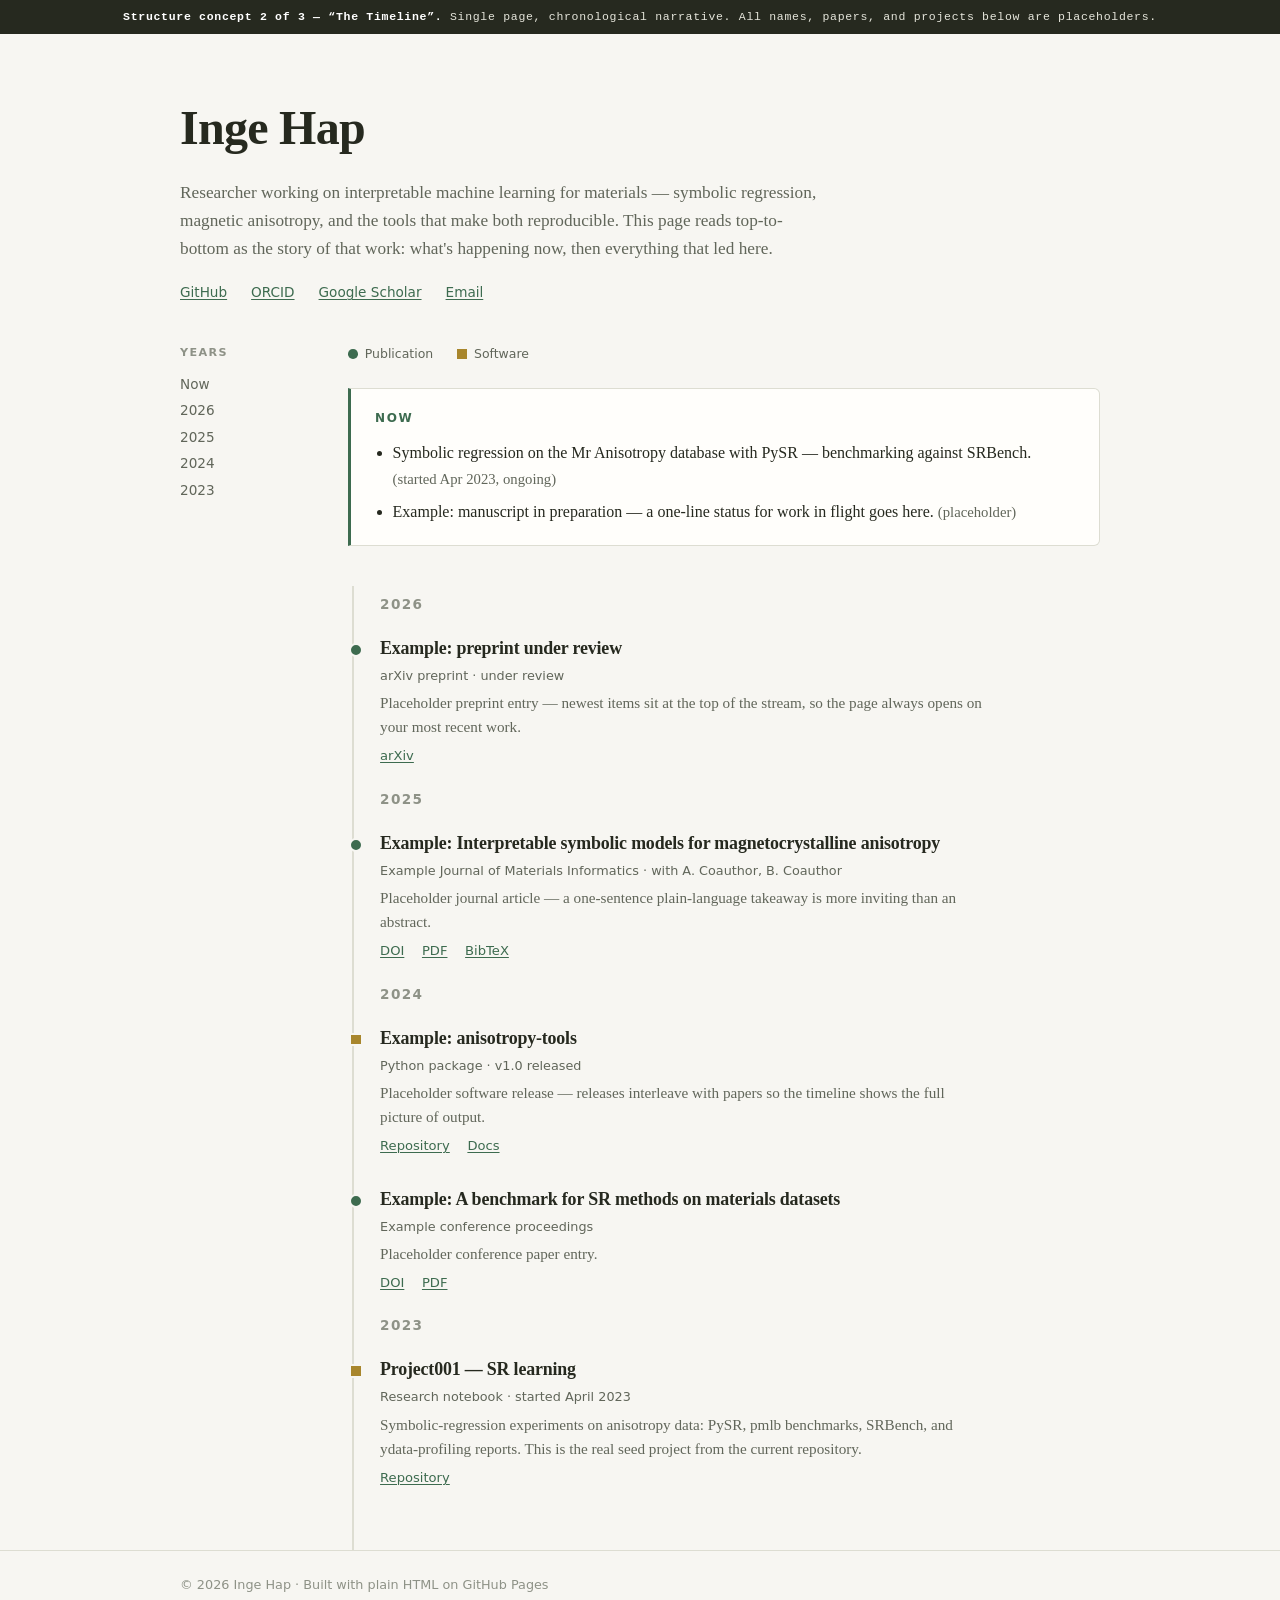
==== concepts/structure-2-timeline/index.html @ 4d6c22d2 "Add three homepage structure concepts as working prototypes Three alternative structures for the new" ====
<!doctype html>
<html lang="en">
<head>
<meta charset="utf-8">
<meta name="viewport" content="width=device-width, initial-scale=1">
<title>Concept 2 · The Timeline</title>
<style>
  :root {
    --bg: #f7f6f2;
    --surface: #fffefb;
    --ink: #26291f;
    --muted: #61665a;
    --faint: #8e9287;
    --line: #ddddd2;
    --accent: #3d6b4f;
    --accent-soft: #e3ecdf;
    --paper-dot: #3d6b4f;
    --soft-dot: #a8862c;
    --notice-bg: #26291f;
    --notice-ink: #e6e6dc;
    --serif: "Iowan Old Style", "Palatino Linotype", Palatino, "Book Antiqua", Georgia, serif;
    --sans: system-ui, -apple-system, "Segoe UI", Roboto, sans-serif;
    --mono: ui-monospace, "SF Mono", Menlo, Consolas, monospace;
  }
  @media (prefers-color-scheme: dark) {
    :root {
      --bg: #191b16;
      --surface: #21241d;
      --ink: #e8e8de;
      --muted: #a6aa9c;
      --faint: #7b7f72;
      --line: #35392f;
      --accent: #8fbf9f;
      --accent-soft: #26372c;
      --paper-dot: #8fbf9f;
      --soft-dot: #d4b25e;
      --notice-bg: #0f110d;
      --notice-ink: #b9bcae;
    }
  }
  :root[data-theme="dark"] {
    --bg: #191b16;
    --surface: #21241d;
    --ink: #e8e8de;
    --muted: #a6aa9c;
    --faint: #7b7f72;
    --line: #35392f;
    --accent: #8fbf9f;
    --accent-soft: #26372c;
    --paper-dot: #8fbf9f;
    --soft-dot: #d4b25e;
    --notice-bg: #0f110d;
    --notice-ink: #b9bcae;
  }
  :root[data-theme="light"] {
    --bg: #f7f6f2;
    --surface: #fffefb;
    --ink: #26291f;
    --muted: #61665a;
    --faint: #8e9287;
    --line: #ddddd2;
    --accent: #3d6b4f;
    --accent-soft: #e3ecdf;
    --paper-dot: #3d6b4f;
    --soft-dot: #a8862c;
    --notice-bg: #26291f;
    --notice-ink: #e6e6dc;
  }

  * { box-sizing: border-box; }
  html, body { margin: 0; padding: 0; }
  html { scroll-behavior: smooth; }
  @media (prefers-reduced-motion: reduce) { html { scroll-behavior: auto; } }
  body {
    background: var(--bg); color: var(--ink);
    font-family: var(--serif); line-height: 1.6;
    -webkit-font-smoothing: antialiased;
  }
  a { color: var(--accent); text-decoration-thickness: 1px; text-underline-offset: 2px; }
  a:focus-visible { outline: 2px solid var(--accent); outline-offset: 2px; }

  .notice {
    background: var(--notice-bg); color: var(--notice-ink);
    font-family: var(--mono); font-size: 0.72rem; letter-spacing: 0.06em;
    text-align: center; padding: 0.5rem 1rem;
  }
  .notice strong { color: #fff; font-weight: 600; }

  .wrap { max-width: 60rem; margin: 0 auto; padding: 0 1.25rem; }

  header.site { padding: 3.5rem 0 2.5rem; }
  header.site h1 {
    font-size: clamp(2.1rem, 5vw, 3rem); font-weight: 600;
    letter-spacing: -0.015em; margin: 0 0 0.75rem; text-wrap: balance;
  }
  .bio { font-size: 1.08rem; color: var(--muted); max-width: 40rem; margin: 0; }
  .idlinks {
    display: flex; flex-wrap: wrap; gap: 0.4rem 1.5rem;
    margin-top: 1.25rem; font-family: var(--sans); font-size: 0.85rem;
  }

  .layout { display: grid; grid-template-columns: 8rem 1fr; gap: 2.5rem; }
  @media (max-width: 44rem) { .layout { grid-template-columns: 1fr; gap: 0; } .yearnav { display: none; } }

  .yearnav { position: sticky; top: 1.5rem; align-self: start; padding-bottom: 3rem; }
  .yearnav p {
    font-family: var(--sans); font-size: 0.7rem; font-weight: 600;
    text-transform: uppercase; letter-spacing: 0.12em; color: var(--faint); margin: 0 0 0.6rem;
  }
  .yearnav a {
    display: block; font-family: var(--sans); font-size: 0.85rem;
    color: var(--muted); text-decoration: none; padding: 0.15rem 0;
    font-variant-numeric: tabular-nums;
  }
  .yearnav a:hover { color: var(--accent); }

  .legend {
    display: flex; gap: 1.5rem; font-family: var(--sans); font-size: 0.78rem;
    color: var(--muted); margin-bottom: 1.5rem;
  }
  .legend span { display: inline-flex; align-items: center; gap: 0.45rem; }
  .dot { width: 0.6rem; height: 0.6rem; border-radius: 50%; background: var(--paper-dot); display: inline-block; }
  .sq { width: 0.6rem; height: 0.6rem; background: var(--soft-dot); display: inline-block; }

  .now {
    background: var(--surface); border: 1px solid var(--line);
    border-left: 3px solid var(--accent); border-radius: 0 6px 6px 0;
    padding: 1.25rem 1.5rem; margin-bottom: 2.5rem;
  }
  .now h2 {
    font-family: var(--sans); font-size: 0.75rem; font-weight: 700;
    text-transform: uppercase; letter-spacing: 0.14em; color: var(--accent); margin: 0 0 0.75rem;
  }
  .now ul { margin: 0; padding-left: 1.1rem; }
  .now li { margin-bottom: 0.5rem; }
  .now li:last-child { margin-bottom: 0; }
  .now .note { color: var(--muted); font-size: 0.92rem; }

  .stream { border-left: 2px solid var(--line); margin-left: 0.28rem; padding-bottom: 3rem; }
  .yearblock { padding-top: 0.5rem; }
  .yearblock h2 {
    font-family: var(--sans); font-size: 0.85rem; font-weight: 700;
    letter-spacing: 0.1em; color: var(--faint); margin: 0 0 0.25rem;
    padding-left: 1.6rem; position: relative; font-variant-numeric: tabular-nums;
  }
  .entry { position: relative; padding: 0.9rem 0 0.9rem 1.6rem; }
  .entry::before {
    content: ""; position: absolute; left: -0.32rem; top: 1.45rem;
    width: 0.62rem; height: 0.62rem; background: var(--paper-dot);
    border-radius: 50%; border: 2px solid var(--bg);
  }
  .entry.software::before { border-radius: 0; background: var(--soft-dot); }
  .entry h3 { margin: 0 0 0.2rem; font-size: 1.12rem; font-weight: 600; letter-spacing: -0.01em; text-wrap: balance; }
  .entry .venue { font-family: var(--sans); font-size: 0.8rem; color: var(--muted); margin: 0 0 0.3rem; }
  .entry p.desc { margin: 0 0 0.35rem; color: var(--muted); font-size: 0.95rem; max-width: 38rem; }
  .entry .links { font-family: var(--sans); font-size: 0.82rem; display: flex; gap: 1.1rem; }

  footer.site {
    border-top: 1px solid var(--line); padding: 1.5rem 0 2.5rem;
    color: var(--faint); font-family: var(--sans); font-size: 0.8rem;
  }
</style>
</head>
<body>
<div class="notice"><strong>Structure concept 2 of 3 — “The Timeline”.</strong> Single page, chronological narrative. All names, papers, and projects below are placeholders.</div>

<header class="site">
  <div class="wrap">
    <h1>Inge Hap</h1>
    <p class="bio">Researcher working on interpretable machine learning for materials — symbolic regression, magnetic anisotropy, and the tools that make both reproducible. This page reads top-to-bottom as the story of that work: what's happening now, then everything that led here.</p>
    <nav class="idlinks" aria-label="Profiles">
      <a href="https://github.com/ingehap">GitHub</a>
      <a href="#">ORCID</a>
      <a href="#">Google Scholar</a>
      <a href="mailto:ingehap@gmail.com">Email</a>
    </nav>
  </div>
</header>

<div class="wrap layout">
  <nav class="yearnav" aria-label="Jump to year">
    <p>Years</p>
    <a href="#now">Now</a>
    <a href="#y2026">2026</a>
    <a href="#y2025">2025</a>
    <a href="#y2024">2024</a>
    <a href="#y2023">2023</a>
  </nav>

  <main>
    <div class="legend" aria-hidden="true">
      <span><span class="dot"></span> Publication</span>
      <span><span class="sq"></span> Software</span>
    </div>

    <section class="now" id="now" aria-labelledby="now-h">
      <h2 id="now-h">Now</h2>
      <ul>
        <li>Symbolic regression on the Mr&nbsp;Anisotropy database with PySR — benchmarking against SRBench. <span class="note">(started Apr 2023, ongoing)</span></li>
        <li>Example: manuscript in preparation — a one-line status for work in flight goes here. <span class="note">(placeholder)</span></li>
      </ul>
    </section>

    <div class="stream">
      <section class="yearblock" id="y2026" aria-label="2026">
        <h2>2026</h2>
        <article class="entry paper">
          <h3>Example: preprint under review</h3>
          <p class="venue">arXiv preprint · under review</p>
          <p class="desc">Placeholder preprint entry — newest items sit at the top of the stream, so the page always opens on your most recent work.</p>
          <div class="links"><a href="#">arXiv</a></div>
        </article>
      </section>

      <section class="yearblock" id="y2025" aria-label="2025">
        <h2>2025</h2>
        <article class="entry paper">
          <h3>Example: Interpretable symbolic models for magnetocrystalline anisotropy</h3>
          <p class="venue">Example Journal of Materials Informatics · with A. Coauthor, B. Coauthor</p>
          <p class="desc">Placeholder journal article — a one-sentence plain-language takeaway is more inviting than an abstract.</p>
          <div class="links"><a href="#">DOI</a><a href="#">PDF</a><a href="#">BibTeX</a></div>
        </article>
      </section>

      <section class="yearblock" id="y2024" aria-label="2024">
        <h2>2024</h2>
        <article class="entry software">
          <h3>Example: anisotropy-tools</h3>
          <p class="venue">Python package · v1.0 released</p>
          <p class="desc">Placeholder software release — releases interleave with papers so the timeline shows the full picture of output.</p>
          <div class="links"><a href="#">Repository</a><a href="#">Docs</a></div>
        </article>
        <article class="entry paper">
          <h3>Example: A benchmark for SR methods on materials datasets</h3>
          <p class="venue">Example conference proceedings</p>
          <p class="desc">Placeholder conference paper entry.</p>
          <div class="links"><a href="#">DOI</a><a href="#">PDF</a></div>
        </article>
      </section>

      <section class="yearblock" id="y2023" aria-label="2023">
        <h2>2023</h2>
        <article class="entry software">
          <h3>Project001 — SR learning</h3>
          <p class="venue">Research notebook · started April 2023</p>
          <p class="desc">Symbolic-regression experiments on anisotropy data: PySR, pmlb benchmarks, SRBench, and ydata-profiling reports. This is the real seed project from the current repository.</p>
          <div class="links"><a href="https://github.com/ingehap/ingehap.github.io">Repository</a></div>
        </article>
      </section>
    </div>
  </main>
</div>

<footer class="site">
  <div class="wrap">© 2026 Inge Hap · Built with plain HTML on GitHub Pages</div>
</footer>
</body>
</html>
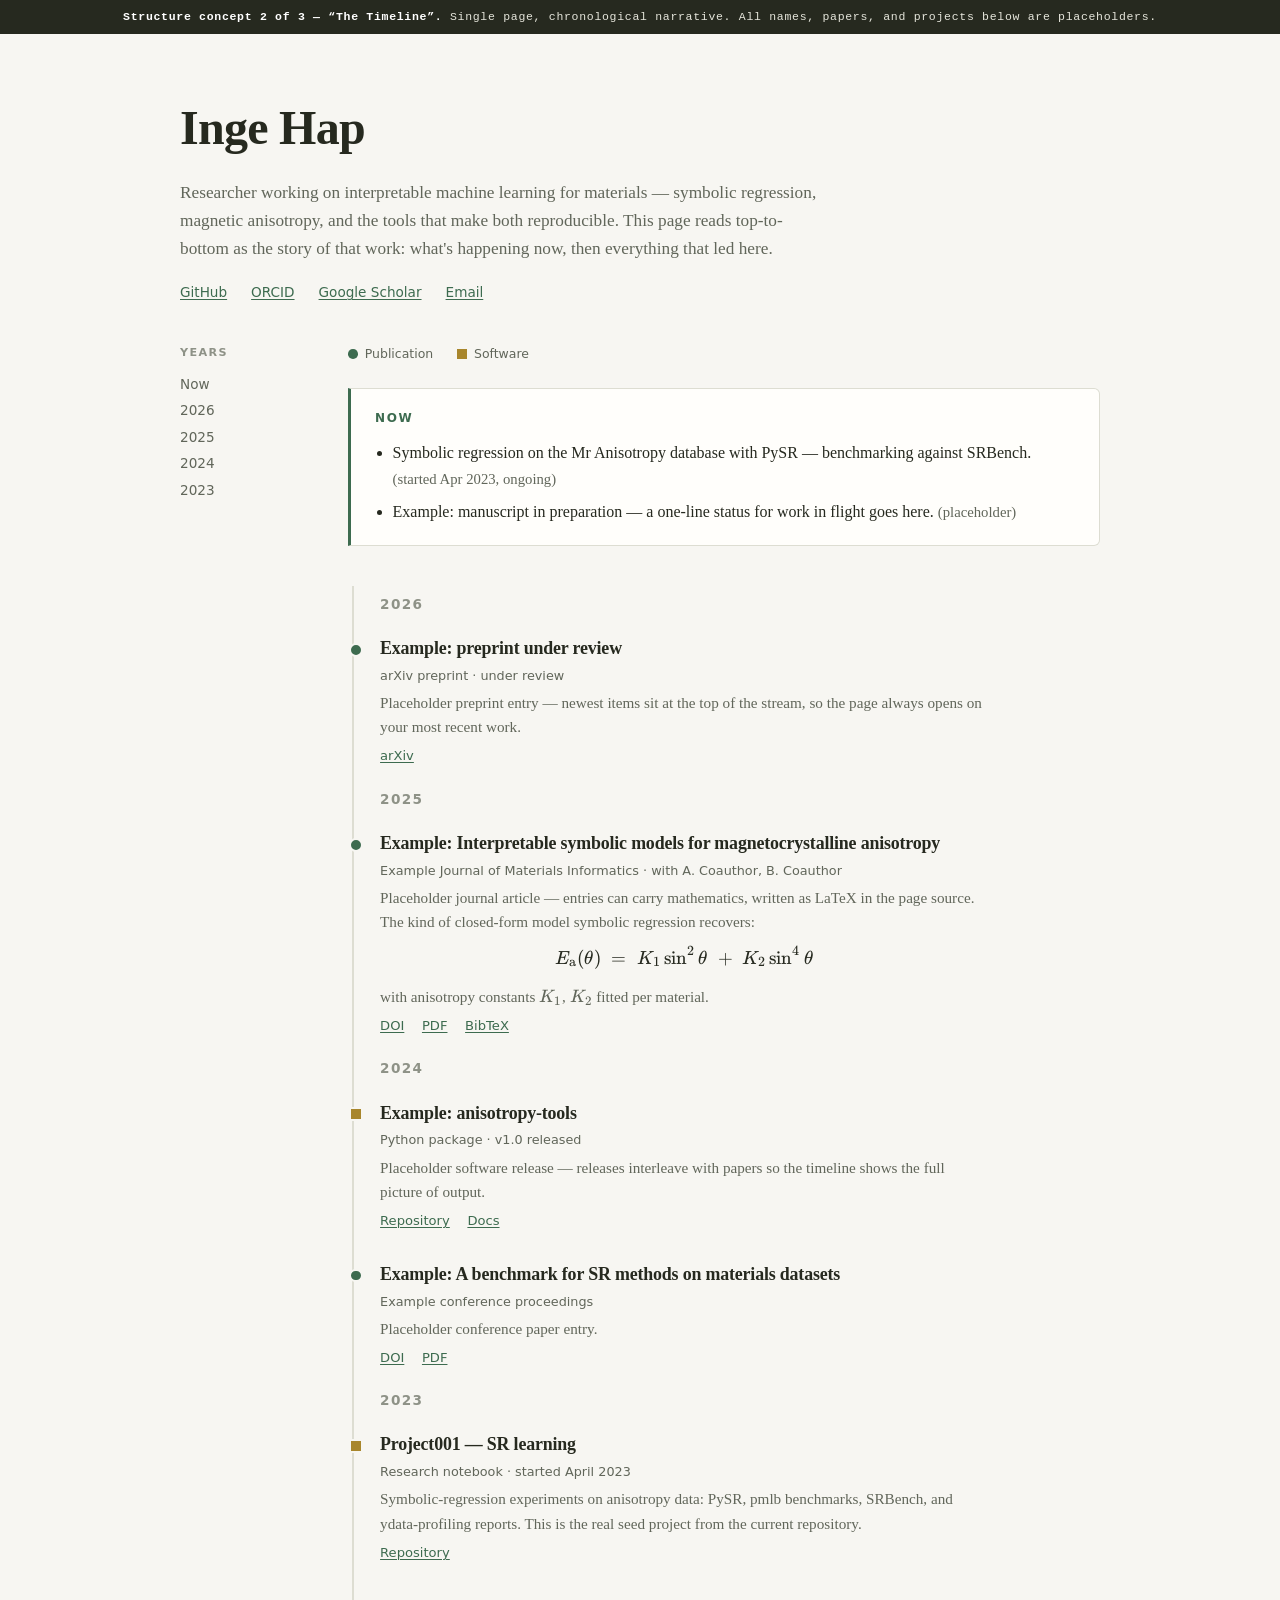
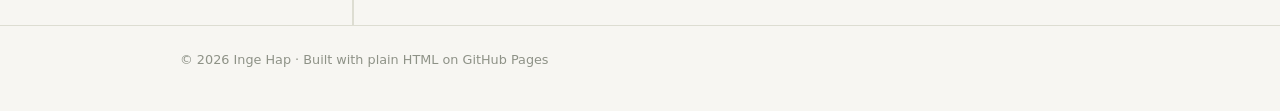
==== commit 36285ecd: "Render LaTeX math in timeline entries with vendored KaTeX The 2025 example publication now carries a" ====
--- a/concepts/structure-2-timeline/index.html
+++ b/concepts/structure-2-timeline/index.html
@@ -4,6 +4,13 @@
 <meta charset="utf-8">
 <meta name="viewport" content="width=device-width, initial-scale=1">
 <title>Concept 2 · The Timeline</title>
+<link rel="stylesheet" href="../../assets/katex/katex.min.css">
+<script defer src="../../assets/katex/katex.min.js"></script>
+<script defer src="../../assets/katex/contrib/auto-render.min.js"
+  onload="renderMathInElement(document.body, {delimiters: [
+    {left: '$$', right: '$$', display: true},
+    {left: '\\(', right: '\\)', display: false}
+  ]});"></script>
 <style>
   :root {
     --bg: #f7f6f2;
@@ -154,6 +161,8 @@
   .entry .venue { font-family: var(--sans); font-size: 0.8rem; color: var(--muted); margin: 0 0 0.3rem; }
   .entry p.desc { margin: 0 0 0.35rem; color: var(--muted); font-size: 0.95rem; max-width: 38rem; }
   .entry .links { font-family: var(--sans); font-size: 0.82rem; display: flex; gap: 1.1rem; }
+  .entry .formula { margin: 0.15rem 0 0.5rem; max-width: 38rem; overflow-x: auto; }
+  .entry .formula .katex-display { margin: 0.4rem 0; }
 
   footer.site {
     border-top: 1px solid var(--line); padding: 1.5rem 0 2.5rem;
@@ -217,7 +226,9 @@
         <article class="entry paper">
           <h3>Example: Interpretable symbolic models for magnetocrystalline anisotropy</h3>
           <p class="venue">Example Journal of Materials Informatics · with A. Coauthor, B. Coauthor</p>
-          <p class="desc">Placeholder journal article — a one-sentence plain-language takeaway is more inviting than an abstract.</p>
+          <p class="desc">Placeholder journal article — entries can carry mathematics, written as LaTeX in the page source. The kind of closed-form model symbolic regression recovers:</p>
+          <div class="formula">$$E_{\mathrm{a}}(\theta) \;=\; K_1 \sin^2\theta \;+\; K_2 \sin^4\theta$$</div>
+          <p class="desc">with anisotropy constants \(K_1\), \(K_2\) fitted per material.</p>
           <div class="links"><a href="#">DOI</a><a href="#">PDF</a><a href="#">BibTeX</a></div>
         </article>
       </section>
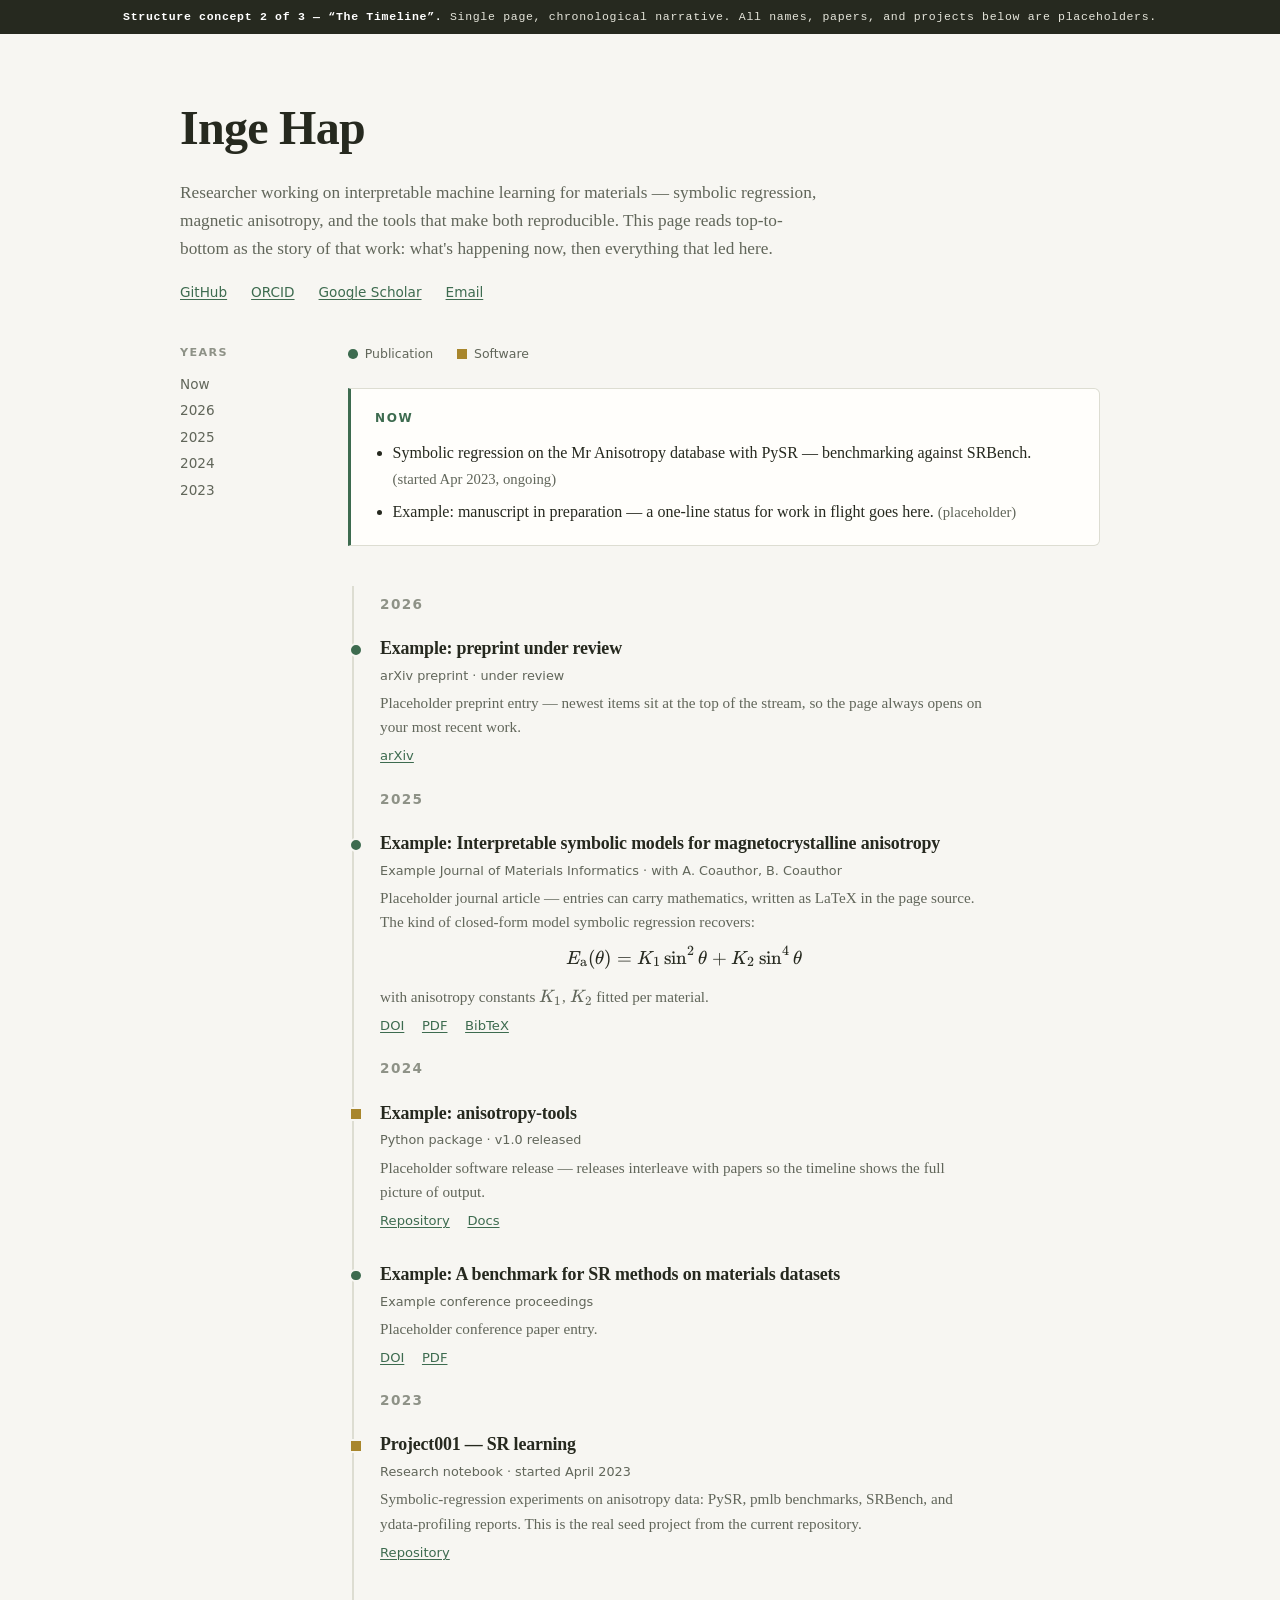
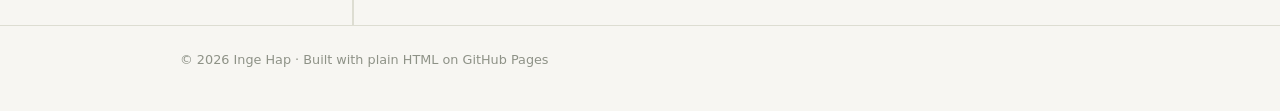
==== commit fcad6bf4: "Drop \; spacing commands from the anisotropy equation TeX's automatic spacing around relations and b" ====
--- a/concepts/structure-2-timeline/index.html
+++ b/concepts/structure-2-timeline/index.html
@@ -227,7 +227,7 @@
           <h3>Example: Interpretable symbolic models for magnetocrystalline anisotropy</h3>
           <p class="venue">Example Journal of Materials Informatics · with A. Coauthor, B. Coauthor</p>
           <p class="desc">Placeholder journal article — entries can carry mathematics, written as LaTeX in the page source. The kind of closed-form model symbolic regression recovers:</p>
-          <div class="formula">$$E_{\mathrm{a}}(\theta) \;=\; K_1 \sin^2\theta \;+\; K_2 \sin^4\theta$$</div>
+          <div class="formula">$$E_{\mathrm{a}}(\theta) = K_1 \sin^2\theta + K_2 \sin^4\theta$$</div>
           <p class="desc">with anisotropy constants \(K_1\), \(K_2\) fitted per material.</p>
           <div class="links"><a href="#">DOI</a><a href="#">PDF</a><a href="#">BibTeX</a></div>
         </article>
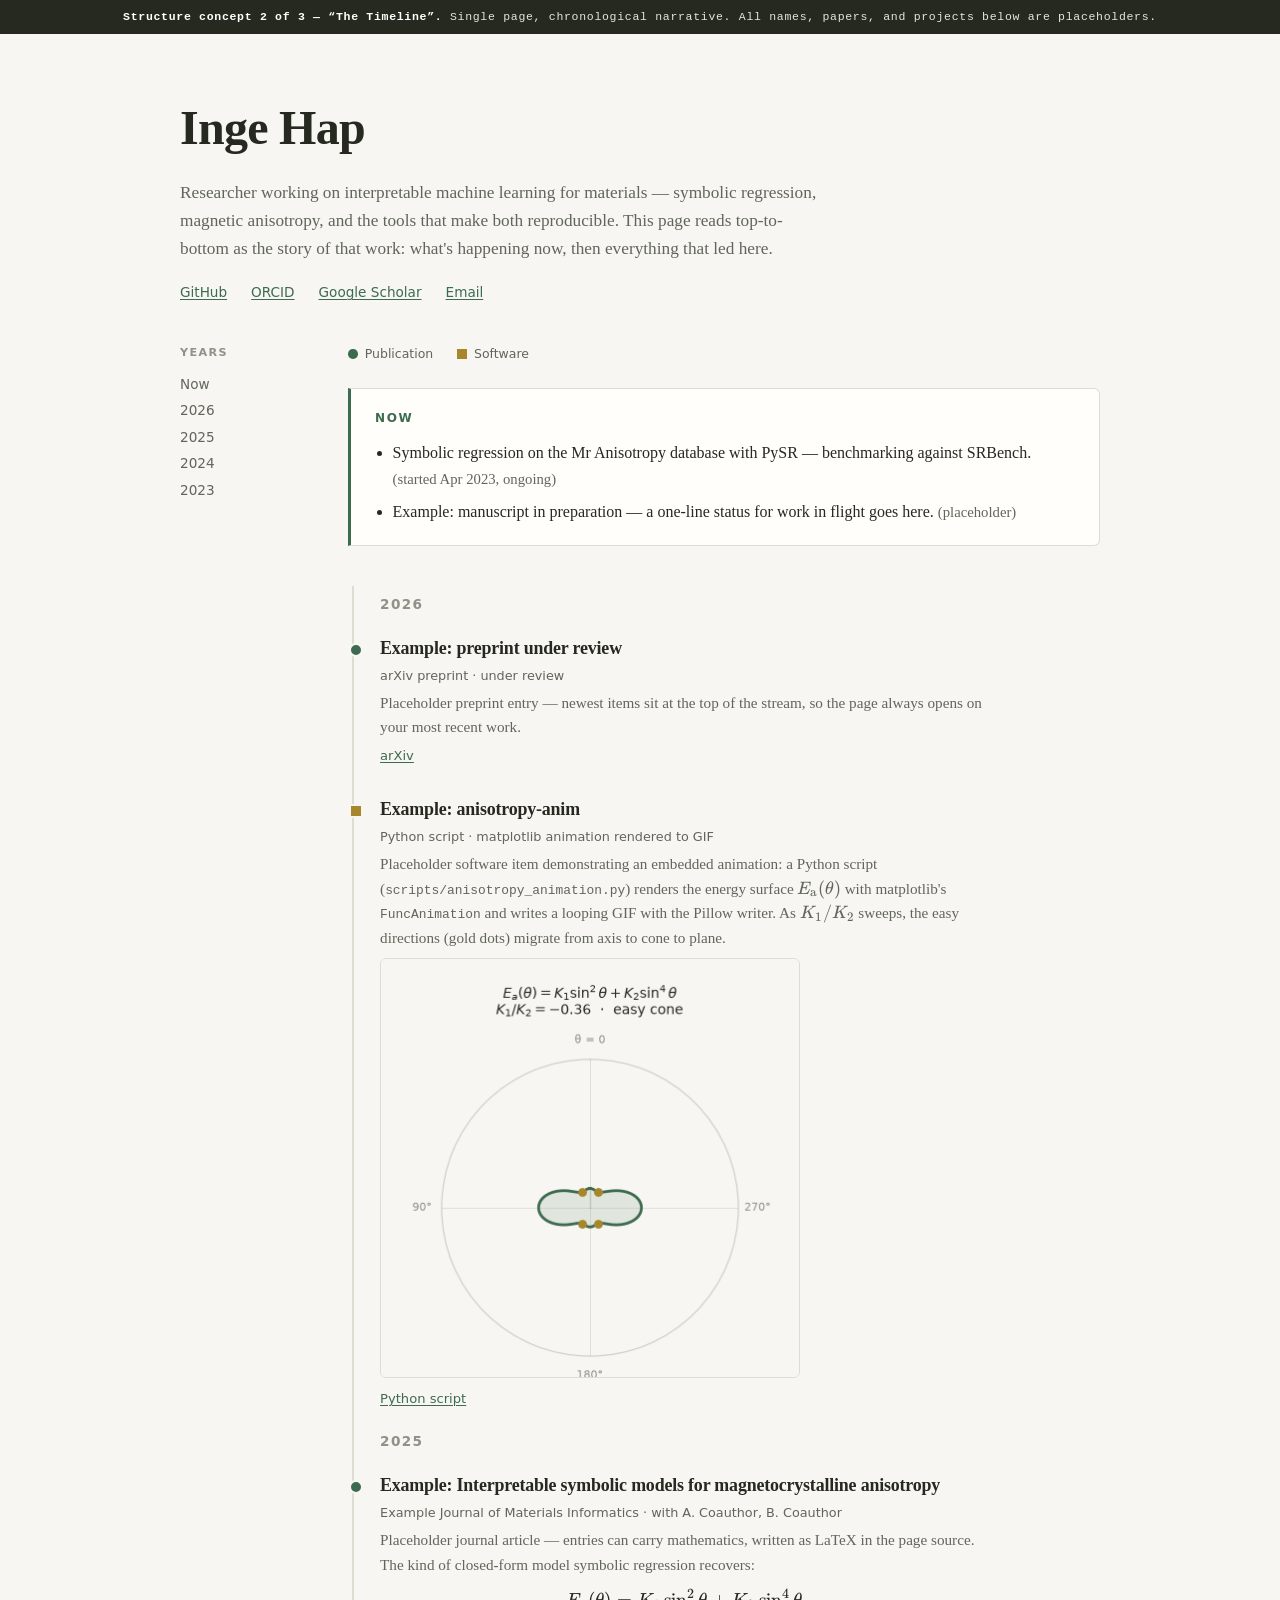
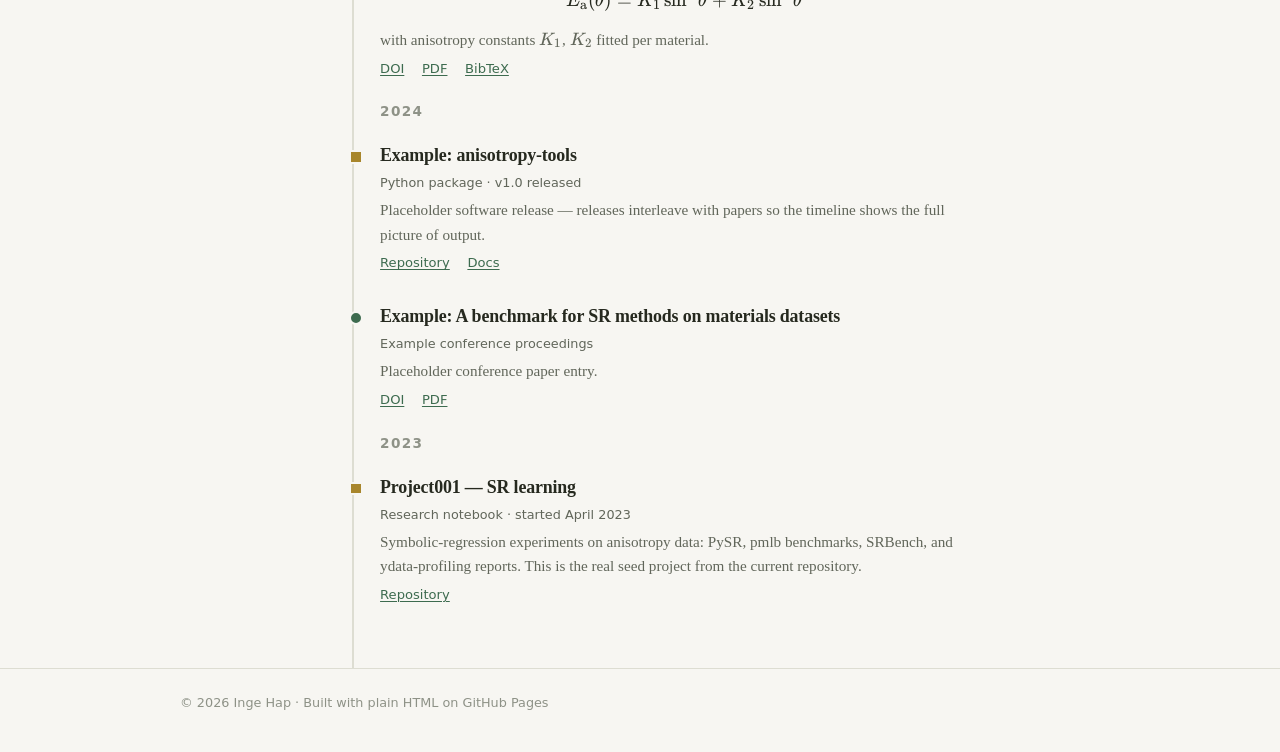
==== commit 3642d9a0: "Add a Python-animated software entry to the timeline New example software item under 2026 embeds an " ====
--- a/concepts/structure-2-timeline/index.html
+++ b/concepts/structure-2-timeline/index.html
@@ -163,6 +163,12 @@
   .entry .links { font-family: var(--sans); font-size: 0.82rem; display: flex; gap: 1.1rem; }
   .entry .formula { margin: 0.15rem 0 0.5rem; max-width: 38rem; overflow-x: auto; }
   .entry .formula .katex-display { margin: 0.4rem 0; }
+  .entry code { font-family: var(--mono); font-size: 0.85em; }
+  .entry .media { margin: 0.5rem 0 0.6rem; }
+  .entry .media img {
+    display: block; max-width: 100%; height: auto;
+    border: 1px solid var(--line); border-radius: 6px; background: #f7f6f2;
+  }
 
   footer.site {
     border-top: 1px solid var(--line); padding: 1.5rem 0 2.5rem;
@@ -219,6 +225,15 @@
           <p class="desc">Placeholder preprint entry — newest items sit at the top of the stream, so the page always opens on your most recent work.</p>
           <div class="links"><a href="#">arXiv</a></div>
         </article>
+        <article class="entry software">
+          <h3>Example: anisotropy-anim</h3>
+          <p class="venue">Python script · matplotlib animation rendered to GIF</p>
+          <p class="desc">Placeholder software item demonstrating an embedded animation: a Python script (<code>scripts/anisotropy_animation.py</code>) renders the energy surface \(E_{\mathrm{a}}(\theta)\) with matplotlib's <code>FuncAnimation</code> and writes a looping GIF with the Pillow writer. As \(K_1/K_2\) sweeps, the easy directions (gold dots) migrate from axis to cone to plane.</p>
+          <figure class="media">
+            <img src="../../assets/anim/anisotropy-energy.gif" width="420" height="420" loading="lazy" alt="Animated polar plot of the uniaxial anisotropy energy surface; gold markers show the easy directions moving between the easy-axis, easy-cone and easy-plane regimes as K1/K2 sweeps">
+          </figure>
+          <div class="links"><a href="https://github.com/ingehap/ingehap.github.io/blob/main/scripts/anisotropy_animation.py">Python script</a></div>
+        </article>
       </section>
 
       <section class="yearblock" id="y2025" aria-label="2025">
